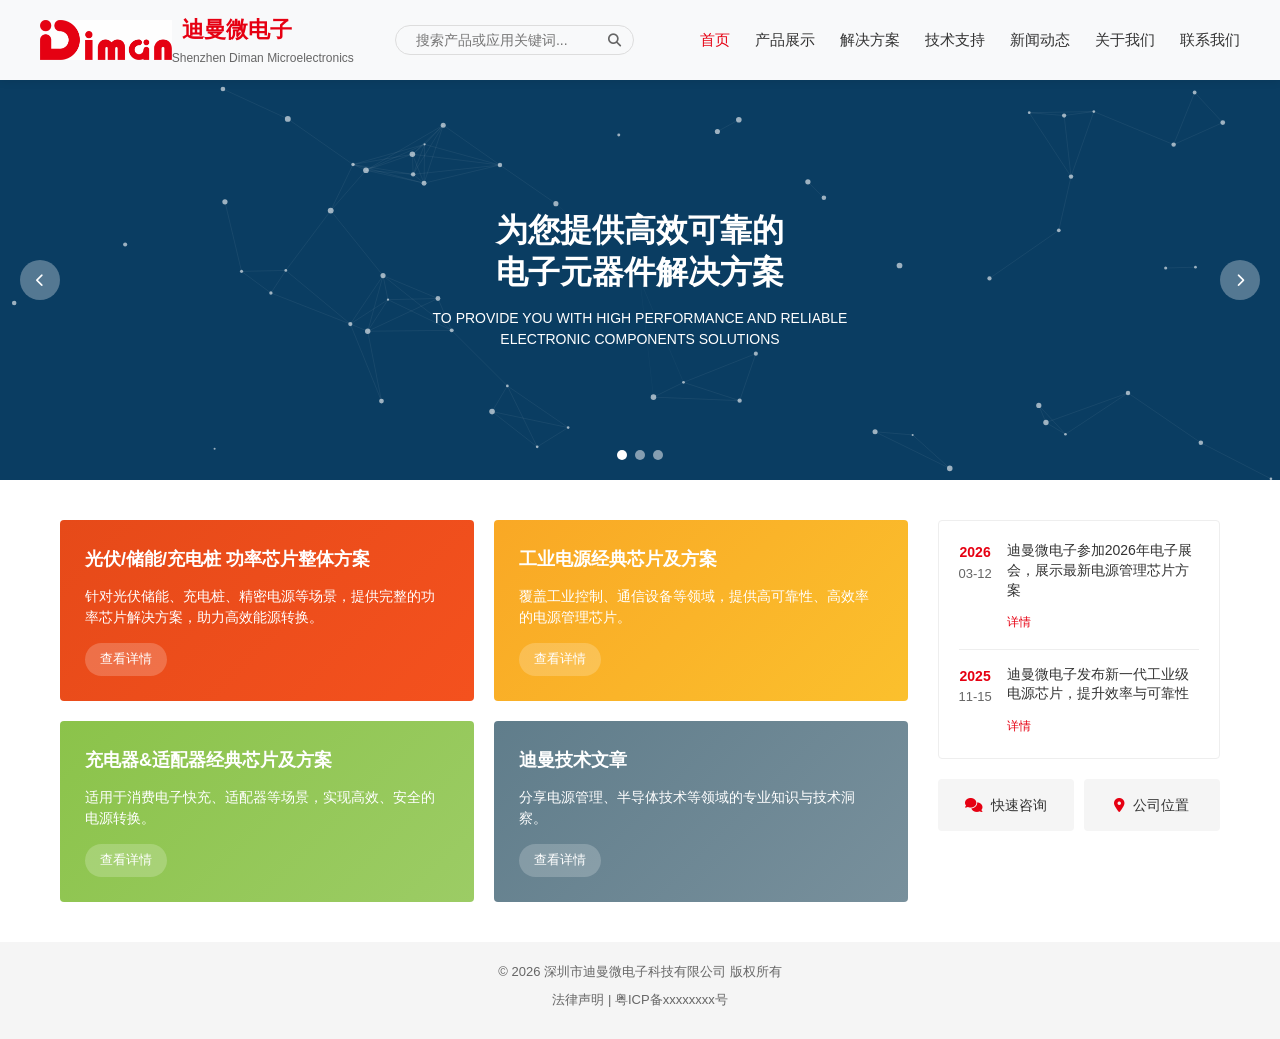
==== index.html @ 3a7a92e3 "summary" ====
<!DOCTYPE html>
<html lang="zh-CN">
<head>
    <meta charset="UTF-8">
    <meta name="viewport" content="width=device-width, initial-scale=1.0">
    <title>深圳市迪曼微电子科技有限公司 - 电子元器件解决方案</title>
    <link rel="stylesheet" href="style.css">
    <link rel="stylesheet" href="https://cdnjs.cloudflare.com/ajax/libs/font-awesome/6.4.0/css/all.min.css">
    <link rel="icon" type="image/x-icon" href="DMW LOGO.png">
</head>
<body>
<header>
    <div class="container header-container">
        <div class="logo">
            <img src="DMW LOGO.png" alt="迪曼微电子 Logo" style="height: 40px;">
            <div>
                <h1>迪曼微电子</h1>
                <span>Shenzhen Diman Microelectronics</span>
            </div>
        </div>
        <div class="search-box">
            <input type="text" placeholder="搜索产品或应用关键词...">
            <button><i class="fas fa-search"></i></button>
        </div>
        <nav>
            <ul>
                <li><a href="index.html" class="active">首页</a></li>
                <li><a href="products.html">产品展示</a></li>
                <li><a href="solutions.html">解决方案</a></li>
                <li><a href="support.html">技术支持</a></li>
                <li><a href="news.html">新闻动态</a></li>
                <li><a href="about.html">关于我们</a></li>
                <li><a href="contact.html">联系我们</a></li>
            </ul>
        </nav>
        <button class="mobile-menu-btn">
            <i class="fas fa-bars"></i>
        </button>
    </div>
</header>

<section class="hero-slider">
    <canvas id="tech-bg" class="tech-canvas"></canvas>
    <div class="slider-container">
        <div class="slide active">
            <div class="slide-content">
                <h2>为您提供高效可靠的<br>电子元器件解决方案</h2>
                <p>TO PROVIDE YOU WITH HIGH PERFORMANCE AND RELIABLE<br>ELECTRONIC COMPONENTS SOLUTIONS</p>
            </div>
        </div>
        <div class="slide">
            <div class="slide-content">
                <h2>家电电源及驱动芯片<br>行业优秀厂商</h2>
                <p>HOME APPLIANCE POWER SUPPLY AND DRIVER IC<br>INDUSTRY EXCELLENT MANUFACTURER</p>
            </div>
        </div>
        <div class="slide">
            <div class="slide-content">
                <h2>更可靠·更高效<br>业内先进的高低压集成半导体技术</h2>
                <p>THE INDUSTRY'S ADVANCED HIGH AND LOW VOLTAGE INTEGRATED SEMICONDUCTOR TECHNOLOGY</p>
            </div>
        </div>
    </div>
    <div class="slider-controls">
        <button class="slider-prev"><i class="fas fa-chevron-left"></i></button>
        <button class="slider-next"><i class="fas fa-chevron-right"></i></button>
    </div>
    <div class="slider-dots"></div>
</section>

<section class="content-grid">
    <div class="container">
        <div class="grid-left">
            <div class="card card-red">
                <h3>光伏/储能/充电桩 功率芯片整体方案</h3>
                <p>针对光伏储能、充电桩、精密电源等场景，提供完整的功率芯片解决方案，助力高效能源转换。</p>
                <a href="#" class="card-btn">查看详情</a>
            </div>
            <div class="card card-orange">
                <h3>工业电源经典芯片及方案</h3>
                <p>覆盖工业控制、通信设备等领域，提供高可靠性、高效率的电源管理芯片。</p>
                <a href="#" class="card-btn">查看详情</a>
            </div>
            <div class="card card-green">
                <h3>充电器&适配器经典芯片及方案</h3>
                <p>适用于消费电子快充、适配器等场景，实现高效、安全的电源转换。</p>
                <a href="#" class="card-btn">查看详情</a>
            </div>
            <div class="card card-blue">
                <h3>迪曼技术文章</h3>
                <p>分享电源管理、半导体技术等领域的专业知识与技术洞察。</p>
                <a href="#" class="card-btn">查看详情</a>
            </div>
        </div>
        <div class="grid-right">
            <div class="news-timeline">
                <div class="news-item">
                    <div class="news-date"><span class="year">2026</span><span class="day">03-12</span></div>
                    <div class="news-content">
                        <p>迪曼微电子参加2026年电子展会，展示最新电源管理芯片方案</p>
                        <a href="#" class="news-detail">详情</a>
                    </div>
                </div>
                <div class="news-item">
                    <div class="news-date"><span class="year">2025</span><span class="day">11-15</span></div>
                    <div class="news-content">
                        <p>迪曼微电子发布新一代工业级电源芯片，提升效率与可靠性</p>
                        <a href="#" class="news-detail">详情</a>
                    </div>
                </div>
            </div>
            <div class="quick-links">
                <a href="contact.html" class="quick-link"><i class="fas fa-comments"></i> 快速咨询</a>
                <a href="contact.html" class="quick-link"><i class="fas fa-map-marker-alt"></i> 公司位置</a>
            </div>
        </div>
    </div>
</section>

<footer>
    <div class="container">
        <p>© 2026 深圳市迪曼微电子科技有限公司 版权所有</p>
        <p>法律声明 | 粤ICP备xxxxxxxx号</p>
    </div>
</footer>

<script src="script.js"></script>
</body>
</html>
---- style.css ----
* {
    margin: 0;
    padding: 0;
    box-sizing: border-box;
}

body {
    font-family: 'Segoe UI', 'Microsoft YaHei', sans-serif;
    line-height: 1.6;
    color: #333;
    background-color: #fff;
}

.container {
    width: 100%;
    max-width: 1200px;
    margin: 0 auto;
    padding: 0 20px;
}

header {
    background: #f8f9fa;
    box-shadow: 0 2px 8px rgba(0,0,0,0.08);
    position: sticky;
    top: 0;
    z-index: 1000;
}

.header-container {
    display: flex;
    justify-content: space-between;
    align-items: center;
    padding: 12px 0;
}

.logo {
    display: flex;
    align-items: center;
}

.logo div h1 {
    font-size: 22px;
    color: #E60012;
    margin-left: 10px;
}

.logo div span {
    font-size: 12px;
    color: #666;
    display: block;
    margin-top: 2px;
}

.search-box {
    display: flex;
    align-items: center;
    border: 1px solid #ddd;
    border-radius: 20px;
    padding: 6px 12px;
    margin: 0 20px;
}

.search-box input {
    border: none;
    outline: none;
    background: transparent;
    padding: 0 8px;
    font-size: 14px;
    width: 200px;
}

.search-box button {
    background: none;
    border: none;
    color: #666;
    cursor: pointer;
}

nav ul {
    display: flex;
    list-style: none;
}

nav ul li {
    margin-left: 25px;
}

nav ul li a {
    text-decoration: none;
    color: #333;
    font-weight: 500;
    font-size: 15px;
    transition: color 0.3s;
}

nav ul li a:hover,
nav ul li a.active {
    color: #E60012;
}

.mobile-menu-btn {
    display: none;
    background: none;
    border: none;
    font-size: 22px;
    cursor: pointer;
    color: #E60012;
}

.hero-slider {
    position: relative;
    height: 400px;
    overflow: hidden;
    background: #0a3d62;
}
.tech-canvas {
    position: absolute;
    top: 0;
    left: 0;
    width: 100%;
    height: 100%;
    z-index: 1;
}
.slider-container {
    height: 100%;
}
.slide {
    position: absolute;
    top: 0;
    left: 0;
    width: 100%;
    height: 100%;
    opacity: 0;
    transition: opacity 0.8s ease;
    display: flex;
    align-items: center;
    justify-content: center;
    z-index: 2;
}
.slide.active {
    opacity: 1;
}
.slide-content {
    text-align: center;
    color: white;
}
.slide-content h2 {
    font-size: 32px;
    margin-bottom: 15px;
    line-height: 1.3;
}
.slide-content p {
    font-size: 14px;
    line-height: 1.5;
}
.slider-controls {
    position: absolute;
    top: 50%;
    width: 100%;
    display: flex;
    justify-content: space-between;
    transform: translateY(-50%);
    padding: 0 20px;
    z-index: 3;
}
.slider-controls button {
    background: rgba(255,255,255,0.3);
    border: none;
    width: 40px;
    height: 40px;
    border-radius: 50%;
    color: white;
    cursor: pointer;
}
.slider-controls button:hover {
    background: rgba(255,255,255,0.5);
}
.slider-dots {
    position: absolute;
    bottom: 20px;
    left: 50%;
    transform: translateX(-50%);
    display: flex;
    gap: 8px;
    z-index: 3;
}
.slider-dots .dot {
    width: 10px;
    height: 10px;
    border-radius: 50%;
    background: rgba(255,255,255,0.5);
    cursor: pointer;
}
.slider-dots .dot.active {
    background: white;
}

.content-grid {
    padding: 40px 0;
}
.content-grid .container {
    display: grid;
    grid-template-columns: 3fr 1fr;
    gap: 30px;
}
.grid-left {
    display: grid;
    grid-template-columns: 1fr 1fr;
    gap: 20px;
}
.card {
    padding: 25px;
    border-radius: 4px;
    color: white;
    transition: transform 0.3s, box-shadow 0.3s;
}
.card:hover {
    transform: translateY(-5px);
    box-shadow: 0 8px 16px rgba(0,0,0,0.15);
}
.card-red {
    background: linear-gradient(135deg, #e64a19, #f4511e);
}
.card-orange {
    background: linear-gradient(135deg, #f9a825, #fbc02d);
}
.card-green {
    background: linear-gradient(135deg, #8bc34a, #9ccc65);
}
.card-blue {
    background: linear-gradient(135deg, #607d8b, #78909c);
}
.card h3 {
    font-size: 18px;
    margin-bottom: 12px;
}
.card p {
    font-size: 14px;
    margin-bottom: 15px;
    line-height: 1.5;
}
.card-btn {
    display: inline-block;
    background: rgba(255,255,255,0.2);
    color: white;
    padding: 6px 15px;
    border-radius: 20px;
    text-decoration: none;
    font-size: 13px;
}
.card-btn:hover {
    background: rgba(255,255,255,0.4);
}

.news-timeline {
    background: white;
    border: 1px solid #eee;
    border-radius: 4px;
    padding: 20px;
    margin-bottom: 20px;
}
.news-item {
    display: flex;
    gap: 15px;
    padding-bottom: 15px;
    margin-bottom: 15px;
    border-bottom: 1px solid #eee;
}
.news-item:last-child {
    padding-bottom: 0;
    margin-bottom: 0;
    border-bottom: none;
}
.news-date {
    text-align: center;
    flex-shrink: 0;
}
.news-date .year {
    display: block;
    font-size: 14px;
    color: #E60012;
    font-weight: bold;
}
.news-date .day {
    display: block;
    font-size: 13px;
    color: #666;
}
.news-content p {
    font-size: 14px;
    margin-bottom: 8px;
    line-height: 1.4;
}
.news-detail {
    font-size: 12px;
    color: #E60012;
    text-decoration: none;
}

.quick-links {
    display: grid;
    grid-template-columns: 1fr 1fr;
    gap: 10px;
}
.quick-link {
    display: flex;
    align-items: center;
    justify-content: center;
    padding: 15px;
    background: #f5f5f5;
    border-radius: 4px;
    text-decoration: none;
    color: #333;
    font-size: 14px;
}
.quick-link:hover {
    background: #e0e0e0;
}
.quick-link i {
    margin-right: 8px;
    color: #E60012;
}

footer {
    background: #f5f5f5;
    padding: 20px 0;
    text-align: center;
    font-size: 13px;
    color: #666;
}
footer p {
    margin-bottom: 8px;
}

@media (max-width: 992px) {
    .search-box { display: none; }
    nav { display: none; }
    .mobile-menu-btn { display: block; }
    .content-grid .container { grid-template-columns: 1fr; }
    .grid-left { grid-template-columns: 1fr; }
}
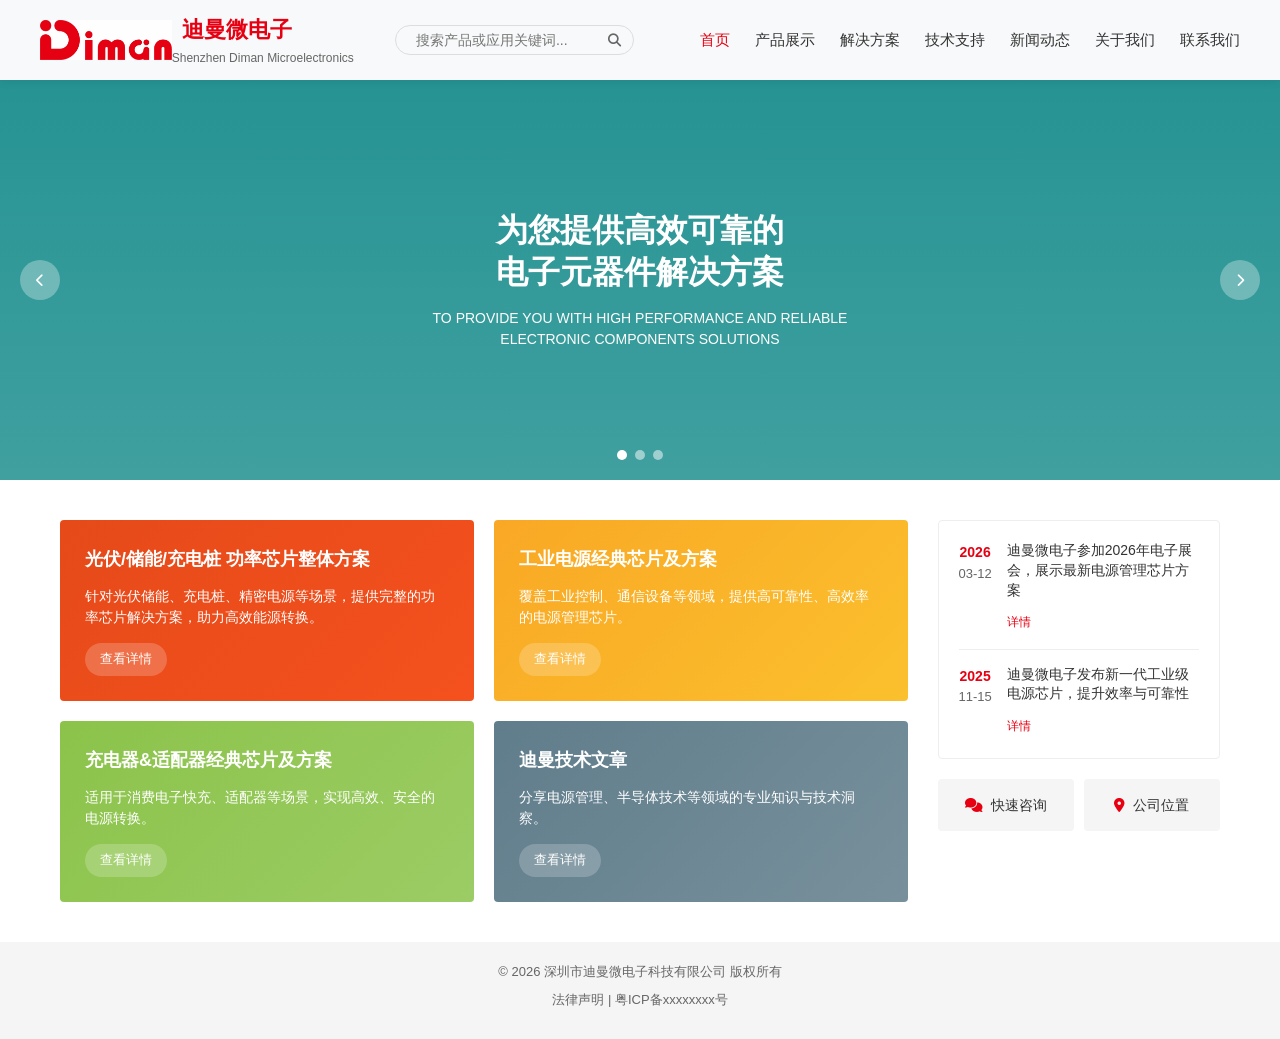
==== commit dd81b1cf: "summary" ====
--- a/index.html
+++ b/index.html
@@ -9,121 +9,127 @@
     <link rel="icon" type="image/x-icon" href="DMW LOGO.png">
 </head>
 <body>
-<header>
-    <div class="container header-container">
-        <div class="logo">
-            <img src="DMW LOGO.png" alt="迪曼微电子 Logo" style="height: 40px;">
-            <div>
-                <h1>迪曼微电子</h1>
-                <span>Shenzhen Diman Microelectronics</span>
+    <!-- 顶部导航（保留你喜欢的样式） -->
+    <header>
+        <div class="container header-container">
+            <div class="logo">
+                <img src="DMW LOGO.png" alt="迪曼微电子 Logo" style="height: 40px;">
+                <div>
+                    <h1>迪曼微电子</h1>
+                    <span>Shenzhen Diman Microelectronics</span>
+                </div>
+            </div>
+            <div class="search-box">
+                <input type="text" placeholder="搜索产品或应用关键词...">
+                <button><i class="fas fa-search"></i></button>
+            </div>
+            <nav>
+                <ul>
+                    <li><a href="index.html" class="active">首页</a></li>
+                    <li><a href="products.html">产品展示</a></li>
+                    <li><a href="solutions.html">解决方案</a></li>
+                    <li><a href="support.html">技术支持</a></li>
+                    <li><a href="news.html">新闻动态</a></li>
+                    <li><a href="about.html">关于我们</a></li>
+                    <li><a href="contact.html">联系我们</a></li>
+                </ul>
+            </nav>
+            <button class="mobile-menu-btn">
+                <i class="fas fa-bars"></i>
+            </button>
+        </div>
+    </header>
+
+    <!-- 全屏轮播 Banner（保留原渐变背景 + 新增动态画布） -->
+    <section class="hero-slider">
+        <!-- 动态画布：叠加在背景上，不影响原有渐变 -->
+        <canvas id="tech-bg" class="tech-canvas"></canvas>
+        
+        <div class="slider-container">
+            <div class="slide active" style="background: linear-gradient(rgba(0, 128, 128, 0.85), rgba(0, 128, 128, 0.75)), url('https://images.unsplash.com/photo-1558494949-ef010cbdcc31?ixlib=rb-4.0.3&auto=format&fit=crop&w=1470&q=80') center/cover no-repeat;">
+                <div class="slide-content">
+                    <h2>为您提供高效可靠的<br>电子元器件解决方案</h2>
+                    <p>TO PROVIDE YOU WITH HIGH PERFORMANCE AND RELIABLE<br>ELECTRONIC COMPONENTS SOLUTIONS</p>
+                </div>
+            </div>
+            <div class="slide" style="background: linear-gradient(rgba(0, 102, 204, 0.85), rgba(0, 102, 204, 0.75)), url('https://images.unsplash.com/photo-1581291518633-83b4ebd1d83e?ixlib=rb-4.0.3&auto=format&fit=crop&w=1170&q=80') center/cover no-repeat;">
+                <div class="slide-content">
+                    <h2>家电电源及驱动芯片<br>行业优秀厂商</h2>
+                    <p>HOME APPLIANCE POWER SUPPLY AND DRIVER IC<br>INDUSTRY EXCELLENT MANUFACTURER</p>
+                </div>
+            </div>
+            <div class="slide" style="background: linear-gradient(rgba(153, 204, 0, 0.85), rgba(153, 204, 0, 0.75)), url('https://images.unsplash.com/photo-1620712943543-bcc4688e7485?ixlib=rb-4.0.3&auto=format&fit=crop&w=1170&q=80') center/cover no-repeat;">
+                <div class="slide-content">
+                    <h2>更可靠·更高效<br>业内先进的高低压集成半导体技术</h2>
+                    <p>THE INDUSTRY'S ADVANCED HIGH AND LOW VOLTAGE INTEGRATED SEMICONDUCTOR TECHNOLOGY</p>
+                </div>
             </div>
         </div>
-        <div class="search-box">
-            <input type="text" placeholder="搜索产品或应用关键词...">
-            <button><i class="fas fa-search"></i></button>
+        <div class="slider-controls">
+            <button class="slider-prev"><i class="fas fa-chevron-left"></i></button>
+            <button class="slider-next"><i class="fas fa-chevron-right"></i></button>
         </div>
-        <nav>
-            <ul>
-                <li><a href="index.html" class="active">首页</a></li>
-                <li><a href="products.html">产品展示</a></li>
-                <li><a href="solutions.html">解决方案</a></li>
-                <li><a href="support.html">技术支持</a></li>
-                <li><a href="news.html">新闻动态</a></li>
-                <li><a href="about.html">关于我们</a></li>
-                <li><a href="contact.html">联系我们</a></li>
-            </ul>
-        </nav>
-        <button class="mobile-menu-btn">
-            <i class="fas fa-bars"></i>
-        </button>
-    </div>
-</header>
+        <div class="slider-dots"></div>
+    </section>
 
-<section class="hero-slider">
-    <canvas id="tech-bg" class="tech-canvas"></canvas>
-    <div class="slider-container">
-        <div class="slide active">
-            <div class="slide-content">
-                <h2>为您提供高效可靠的<br>电子元器件解决方案</h2>
-                <p>TO PROVIDE YOU WITH HIGH PERFORMANCE AND RELIABLE<br>ELECTRONIC COMPONENTS SOLUTIONS</p>
+    <!-- 内容区块（保留你喜欢的多色卡片） -->
+    <section class="content-grid">
+        <div class="container">
+            <div class="grid-left">
+                <div class="card card-red">
+                    <h3>光伏/储能/充电桩 功率芯片整体方案</h3>
+                    <p>针对光伏储能、充电桩、精密电源等场景，提供完整的功率芯片解决方案，助力高效能源转换。</p>
+                    <a href="#" class="card-btn">查看详情</a>
+                </div>
+                <div class="card card-orange">
+                    <h3>工业电源经典芯片及方案</h3>
+                    <p>覆盖工业控制、通信设备等领域，提供高可靠性、高效率的电源管理芯片。</p>
+                    <a href="#" class="card-btn">查看详情</a>
+                </div>
+                <div class="card card-green">
+                    <h3>充电器&适配器经典芯片及方案</h3>
+                    <p>适用于消费电子快充、适配器等场景，实现高效、安全的电源转换。</p>
+                    <a href="#" class="card-btn">查看详情</a>
+                </div>
+                <div class="card card-blue">
+                    <h3>迪曼技术文章</h3>
+                    <p>分享电源管理、半导体技术等领域的专业知识与技术洞察。</p>
+                    <a href="#" class="card-btn">查看详情</a>
+                </div>
+            </div>
+            <div class="grid-right">
+                <div class="news-timeline">
+                    <div class="news-item">
+                        <div class="news-date"><span class="year">2026</span><span class="day">03-12</span></div>
+                        <div class="news-content">
+                            <p>迪曼微电子参加2026年电子展会，展示最新电源管理芯片方案</p>
+                            <a href="#" class="news-detail">详情</a>
+                        </div>
+                    </div>
+                    <div class="news-item">
+                        <div class="news-date"><span class="year">2025</span><span class="day">11-15</span></div>
+                        <div class="news-content">
+                            <p>迪曼微电子发布新一代工业级电源芯片，提升效率与可靠性</p>
+                            <a href="#" class="news-detail">详情</a>
+                        </div>
+                    </div>
+                </div>
+                <div class="quick-links">
+                    <a href="contact.html" class="quick-link"><i class="fas fa-comments"></i> 快速咨询</a>
+                    <a href="contact.html" class="quick-link"><i class="fas fa-map-marker-alt"></i> 公司位置</a>
+                </div>
             </div>
         </div>
-        <div class="slide">
-            <div class="slide-content">
-                <h2>家电电源及驱动芯片<br>行业优秀厂商</h2>
-                <p>HOME APPLIANCE POWER SUPPLY AND DRIVER IC<br>INDUSTRY EXCELLENT MANUFACTURER</p>
-            </div>
+    </section>
+
+    <!-- 页脚（保留原样式） -->
+    <footer>
+        <div class="container">
+            <p>© 2026 深圳市迪曼微电子科技有限公司 版权所有</p>
+            <p>法律声明 | 粤ICP备xxxxxxxx号</p>
         </div>
-        <div class="slide">
-            <div class="slide-content">
-                <h2>更可靠·更高效<br>业内先进的高低压集成半导体技术</h2>
-                <p>THE INDUSTRY'S ADVANCED HIGH AND LOW VOLTAGE INTEGRATED SEMICONDUCTOR TECHNOLOGY</p>
-            </div>
-        </div>
-    </div>
-    <div class="slider-controls">
-        <button class="slider-prev"><i class="fas fa-chevron-left"></i></button>
-        <button class="slider-next"><i class="fas fa-chevron-right"></i></button>
-    </div>
-    <div class="slider-dots"></div>
-</section>
+    </footer>
 
-<section class="content-grid">
-    <div class="container">
-        <div class="grid-left">
-            <div class="card card-red">
-                <h3>光伏/储能/充电桩 功率芯片整体方案</h3>
-                <p>针对光伏储能、充电桩、精密电源等场景，提供完整的功率芯片解决方案，助力高效能源转换。</p>
-                <a href="#" class="card-btn">查看详情</a>
-            </div>
-            <div class="card card-orange">
-                <h3>工业电源经典芯片及方案</h3>
-                <p>覆盖工业控制、通信设备等领域，提供高可靠性、高效率的电源管理芯片。</p>
-                <a href="#" class="card-btn">查看详情</a>
-            </div>
-            <div class="card card-green">
-                <h3>充电器&适配器经典芯片及方案</h3>
-                <p>适用于消费电子快充、适配器等场景，实现高效、安全的电源转换。</p>
-                <a href="#" class="card-btn">查看详情</a>
-            </div>
-            <div class="card card-blue">
-                <h3>迪曼技术文章</h3>
-                <p>分享电源管理、半导体技术等领域的专业知识与技术洞察。</p>
-                <a href="#" class="card-btn">查看详情</a>
-            </div>
-        </div>
-        <div class="grid-right">
-            <div class="news-timeline">
-                <div class="news-item">
-                    <div class="news-date"><span class="year">2026</span><span class="day">03-12</span></div>
-                    <div class="news-content">
-                        <p>迪曼微电子参加2026年电子展会，展示最新电源管理芯片方案</p>
-                        <a href="#" class="news-detail">详情</a>
-                    </div>
-                </div>
-                <div class="news-item">
-                    <div class="news-date"><span class="year">2025</span><span class="day">11-15</span></div>
-                    <div class="news-content">
-                        <p>迪曼微电子发布新一代工业级电源芯片，提升效率与可靠性</p>
-                        <a href="#" class="news-detail">详情</a>
-                    </div>
-                </div>
-            </div>
-            <div class="quick-links">
-                <a href="contact.html" class="quick-link"><i class="fas fa-comments"></i> 快速咨询</a>
-                <a href="contact.html" class="quick-link"><i class="fas fa-map-marker-alt"></i> 公司位置</a>
-            </div>
-        </div>
-    </div>
-</section>
-
-<footer>
-    <div class="container">
-        <p>© 2026 深圳市迪曼微电子科技有限公司 版权所有</p>
-        <p>法律声明 | 粤ICP备xxxxxxxx号</p>
-    </div>
-</footer>
-
-<script src="script.js"></script>
+    <script src="script.js"></script>
 </body>
 </html>
--- a/style.css
+++ b/style.css
@@ -18,6 +18,7 @@
     padding: 0 20px;
 }
 
+/* 顶部导航（完全保留你喜欢的样式） */
 header {
     background: #f8f9fa;
     box-shadow: 0 2px 8px rgba(0,0,0,0.08);
@@ -107,12 +108,13 @@
     color: #E60012;
 }
 
+/* 轮播 Banner（保留原样式 + 新增画布样式） */
 .hero-slider {
     position: relative;
     height: 400px;
     overflow: hidden;
-    background: #0a3d62;
-}
+}
+/* 动态画布：叠加在背景上，半透明不遮挡原有渐变 */
 .tech-canvas {
     position: absolute;
     top: 0;
@@ -120,10 +122,13 @@
     width: 100%;
     height: 100%;
     z-index: 1;
-}
+    opacity: 0.7; /* 半透明，不影响原有渐变背景 */
+}
+
 .slider-container {
     height: 100%;
 }
+
 .slide {
     position: absolute;
     top: 0;
@@ -135,24 +140,30 @@
     display: flex;
     align-items: center;
     justify-content: center;
-    z-index: 2;
-}
+    z-index: 2; /* 文字在画布之上 */
+}
+
 .slide.active {
     opacity: 1;
 }
+
 .slide-content {
     text-align: center;
     color: white;
-}
+    z-index: 3; /* 确保文字最上层 */
+}
+
 .slide-content h2 {
     font-size: 32px;
     margin-bottom: 15px;
     line-height: 1.3;
 }
+
 .slide-content p {
     font-size: 14px;
     line-height: 1.5;
 }
+
 .slider-controls {
     position: absolute;
     top: 50%;
@@ -163,6 +174,7 @@
     padding: 0 20px;
     z-index: 3;
 }
+
 .slider-controls button {
     background: rgba(255,255,255,0.3);
     border: none;
@@ -171,10 +183,13 @@
     border-radius: 50%;
     color: white;
     cursor: pointer;
-}
+    transition: background 0.3s;
+}
+
 .slider-controls button:hover {
     background: rgba(255,255,255,0.5);
 }
+
 .slider-dots {
     position: absolute;
     bottom: 20px;
@@ -184,61 +199,76 @@
     gap: 8px;
     z-index: 3;
 }
+
 .slider-dots .dot {
     width: 10px;
     height: 10px;
     border-radius: 50%;
     background: rgba(255,255,255,0.5);
     cursor: pointer;
-}
+    transition: background 0.3s;
+}
+
 .slider-dots .dot.active {
     background: white;
 }
 
+/* 内容网格（完全保留你喜欢的样式） */
 .content-grid {
     padding: 40px 0;
 }
+
 .content-grid .container {
     display: grid;
     grid-template-columns: 3fr 1fr;
     gap: 30px;
 }
+
 .grid-left {
     display: grid;
     grid-template-columns: 1fr 1fr;
     gap: 20px;
 }
+
 .card {
     padding: 25px;
     border-radius: 4px;
     color: white;
     transition: transform 0.3s, box-shadow 0.3s;
 }
+
 .card:hover {
     transform: translateY(-5px);
     box-shadow: 0 8px 16px rgba(0,0,0,0.15);
 }
+
 .card-red {
     background: linear-gradient(135deg, #e64a19, #f4511e);
 }
+
 .card-orange {
     background: linear-gradient(135deg, #f9a825, #fbc02d);
 }
+
 .card-green {
     background: linear-gradient(135deg, #8bc34a, #9ccc65);
 }
+
 .card-blue {
     background: linear-gradient(135deg, #607d8b, #78909c);
 }
+
 .card h3 {
     font-size: 18px;
     margin-bottom: 12px;
 }
+
 .card p {
     font-size: 14px;
     margin-bottom: 15px;
     line-height: 1.5;
 }
+
 .card-btn {
     display: inline-block;
     background: rgba(255,255,255,0.2);
@@ -247,11 +277,14 @@
     border-radius: 20px;
     text-decoration: none;
     font-size: 13px;
-}
+    transition: background 0.3s;
+}
+
 .card-btn:hover {
     background: rgba(255,255,255,0.4);
 }
 
+/* 新闻时间轴（完全保留） */
 .news-timeline {
     background: white;
     border: 1px solid #eee;
@@ -259,6 +292,7 @@
     padding: 20px;
     margin-bottom: 20px;
 }
+
 .news-item {
     display: flex;
     gap: 15px;
@@ -266,42 +300,50 @@
     margin-bottom: 15px;
     border-bottom: 1px solid #eee;
 }
+
 .news-item:last-child {
     padding-bottom: 0;
     margin-bottom: 0;
     border-bottom: none;
 }
+
 .news-date {
     text-align: center;
     flex-shrink: 0;
 }
+
 .news-date .year {
     display: block;
     font-size: 14px;
     color: #E60012;
     font-weight: bold;
 }
+
 .news-date .day {
     display: block;
     font-size: 13px;
     color: #666;
 }
+
 .news-content p {
     font-size: 14px;
     margin-bottom: 8px;
     line-height: 1.4;
 }
+
 .news-detail {
     font-size: 12px;
     color: #E60012;
     text-decoration: none;
 }
 
+/* 快捷入口（完全保留） */
 .quick-links {
     display: grid;
     grid-template-columns: 1fr 1fr;
     gap: 10px;
 }
+
 .quick-link {
     display: flex;
     align-items: center;
@@ -312,15 +354,19 @@
     text-decoration: none;
     color: #333;
     font-size: 14px;
-}
+    transition: background 0.3s;
+}
+
 .quick-link:hover {
     background: #e0e0e0;
 }
+
 .quick-link i {
     margin-right: 8px;
     color: #E60012;
 }
 
+/* 页脚（完全保留） */
 footer {
     background: #f5f5f5;
     padding: 20px 0;
@@ -328,14 +374,39 @@
     font-size: 13px;
     color: #666;
 }
+
 footer p {
     margin-bottom: 8px;
 }
 
+/* 响应式（完全保留） */
 @media (max-width: 992px) {
-    .search-box { display: none; }
-    nav { display: none; }
-    .mobile-menu-btn { display: block; }
-    .content-grid .container { grid-template-columns: 1fr; }
-    .grid-left { grid-template-columns: 1fr; }
+    .search-box {
+        display: none;
+    }
+    nav {
+        display: none;
+        position: absolute;
+        top: 60px;
+        left: 0;
+        width: 100%;
+        background: #f8f9fa;
+        padding: 15px;
+        box-shadow: 0 4px 8px rgba(0,0,0,0.1);
+    }
+    nav ul {
+        flex-direction: column;
+    }
+    nav ul li {
+        margin: 8px 0;
+    }
+    .mobile-menu-btn {
+        display: block;
+    }
+    .content-grid .container {
+        grid-template-columns: 1fr;
+    }
+    .grid-left {
+        grid-template-columns: 1fr;
+    }
 }
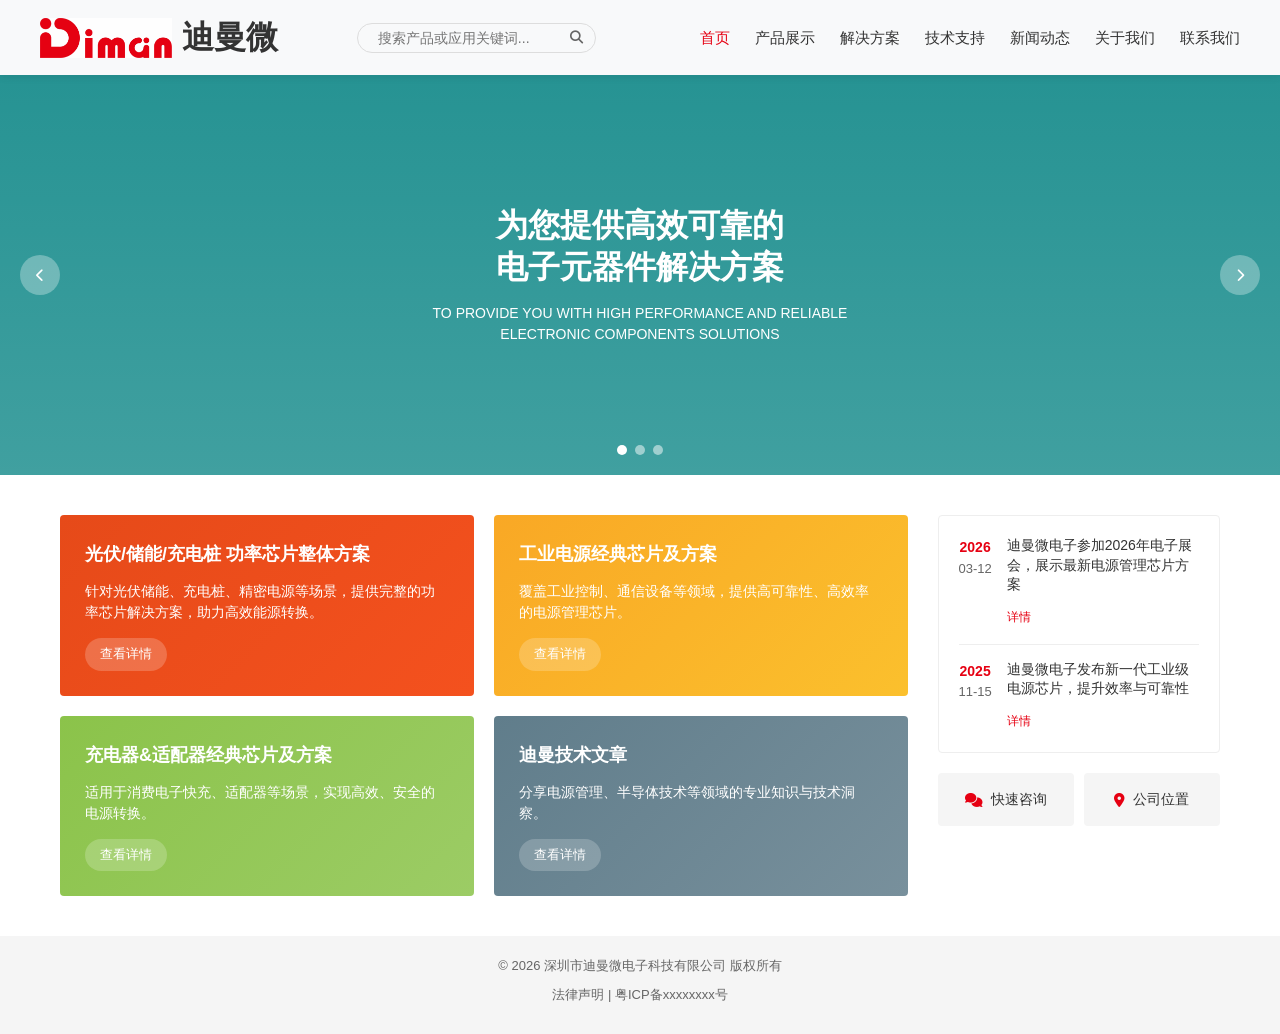
==== commit ed2f4053: "summary" ====
--- a/index.html
+++ b/index.html
@@ -13,10 +13,9 @@
     <header>
         <div class="container header-container">
             <div class="logo">
-                <img src="DMW LOGO.png" alt="迪曼微电子 Logo" style="height: 40px;">
+                <img src="DMW LOGO.png" alt="迪曼微 Logo" style="height: 40px;">
                 <div>
-                    <h1>迪曼微电子</h1>
-                    <span>Shenzhen Diman Microelectronics</span>
+                    <h1>迪曼微</h1>
                 </div>
             </div>
             <div class="search-box">
--- a/style.css
+++ b/style.css
@@ -37,19 +37,15 @@
 .logo {
     display: flex;
     align-items: center;
-}
-
-.logo div h1 {
-    font-size: 22px;
-    color: #E60012;
-    margin-left: 10px;
-}
-
-.logo div span {
-    font-size: 12px;
-    color: #666;
-    display: block;
-    margin-top: 2px;
+    gap: 10px; /* 控制 Logo 和文字的间距 */
+}
+
+.logo-text h1 {
+    font-size: 22px; /* 和左侧 Diman 里的 D 字号保持一致 */
+    color: #E60012; /* 保持品牌红 */
+    font-weight: bold;
+    line-height: 1; /* 让文字垂直居中对齐 */
+    margin: 0;
 }
 
 .search-box {
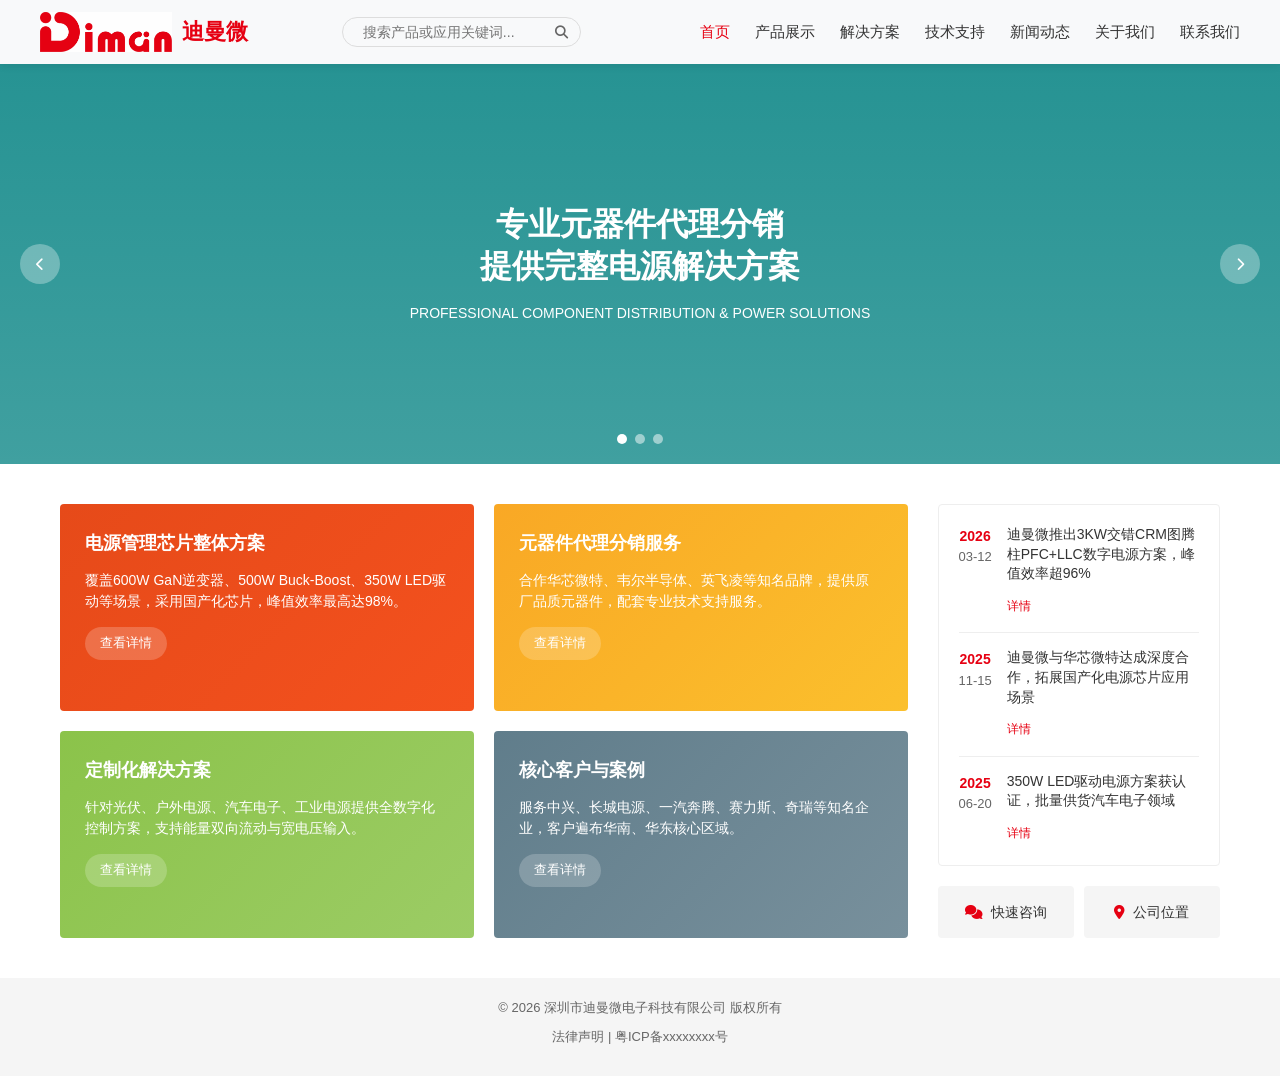
==== commit e3bafab4: "summary" ====
--- a/index.html
+++ b/index.html
@@ -9,12 +9,12 @@
     <link rel="icon" type="image/x-icon" href="DMW LOGO.png">
 </head>
 <body>
-    <!-- 顶部导航（保留你喜欢的样式） -->
+    <!-- 顶部导航 -->
     <header>
         <div class="container header-container">
             <div class="logo">
                 <img src="DMW LOGO.png" alt="迪曼微 Logo" style="height: 40px;">
-                <div>
+                <div class="logo-text">
                     <h1>迪曼微</h1>
                 </div>
             </div>
@@ -39,28 +39,26 @@
         </div>
     </header>
 
-    <!-- 全屏轮播 Banner（保留原渐变背景 + 新增动态画布） -->
+    <!-- 轮播 Banner + 动态背景 -->
     <section class="hero-slider">
-        <!-- 动态画布：叠加在背景上，不影响原有渐变 -->
         <canvas id="tech-bg" class="tech-canvas"></canvas>
-        
         <div class="slider-container">
             <div class="slide active" style="background: linear-gradient(rgba(0, 128, 128, 0.85), rgba(0, 128, 128, 0.75)), url('https://images.unsplash.com/photo-1558494949-ef010cbdcc31?ixlib=rb-4.0.3&auto=format&fit=crop&w=1470&q=80') center/cover no-repeat;">
                 <div class="slide-content">
-                    <h2>为您提供高效可靠的<br>电子元器件解决方案</h2>
-                    <p>TO PROVIDE YOU WITH HIGH PERFORMANCE AND RELIABLE<br>ELECTRONIC COMPONENTS SOLUTIONS</p>
+                    <h2>专业元器件代理分销<br>提供完整电源解决方案</h2>
+                    <p>PROFESSIONAL COMPONENT DISTRIBUTION & POWER SOLUTIONS</p>
                 </div>
             </div>
             <div class="slide" style="background: linear-gradient(rgba(0, 102, 204, 0.85), rgba(0, 102, 204, 0.75)), url('https://images.unsplash.com/photo-1581291518633-83b4ebd1d83e?ixlib=rb-4.0.3&auto=format&fit=crop&w=1170&q=80') center/cover no-repeat;">
                 <div class="slide-content">
-                    <h2>家电电源及驱动芯片<br>行业优秀厂商</h2>
-                    <p>HOME APPLIANCE POWER SUPPLY AND DRIVER IC<br>INDUSTRY EXCELLENT MANUFACTURER</p>
+                    <h2>国产化芯片方案<br>覆盖多领域高端电源应用</h2>
+                    <p>DOMESTIC CHIP SOLUTIONS FOR HIGH-END POWER APPLICATIONS</p>
                 </div>
             </div>
             <div class="slide" style="background: linear-gradient(rgba(153, 204, 0, 0.85), rgba(153, 204, 0, 0.75)), url('https://images.unsplash.com/photo-1620712943543-bcc4688e7485?ixlib=rb-4.0.3&auto=format&fit=crop&w=1170&q=80') center/cover no-repeat;">
                 <div class="slide-content">
-                    <h2>更可靠·更高效<br>业内先进的高低压集成半导体技术</h2>
-                    <p>THE INDUSTRY'S ADVANCED HIGH AND LOW VOLTAGE INTEGRATED SEMICONDUCTOR TECHNOLOGY</p>
+                    <h2>诚信·团队·专业·创新<br>服务知名企业客户</h2>
+                    <p>INTEGRITY · TEAM · PROFESSIONALISM · INNOVATION</p>
                 </div>
             </div>
         </div>
@@ -71,29 +69,29 @@
         <div class="slider-dots"></div>
     </section>
 
-    <!-- 内容区块（保留你喜欢的多色卡片） -->
+    <!-- 内容区块 -->
     <section class="content-grid">
         <div class="container">
             <div class="grid-left">
                 <div class="card card-red">
-                    <h3>光伏/储能/充电桩 功率芯片整体方案</h3>
-                    <p>针对光伏储能、充电桩、精密电源等场景，提供完整的功率芯片解决方案，助力高效能源转换。</p>
-                    <a href="#" class="card-btn">查看详情</a>
+                    <h3>电源管理芯片整体方案</h3>
+                    <p>覆盖600W GaN逆变器、500W Buck-Boost、350W LED驱动等场景，采用国产化芯片，峰值效率最高达98%。</p>
+                    <a href="products.html" class="card-btn">查看详情</a>
                 </div>
                 <div class="card card-orange">
-                    <h3>工业电源经典芯片及方案</h3>
-                    <p>覆盖工业控制、通信设备等领域，提供高可靠性、高效率的电源管理芯片。</p>
-                    <a href="#" class="card-btn">查看详情</a>
+                    <h3>元器件代理分销服务</h3>
+                    <p>合作华芯微特、韦尔半导体、英飞凌等知名品牌，提供原厂品质元器件，配套专业技术支持服务。</p>
+                    <a href="products.html" class="card-btn">查看详情</a>
                 </div>
                 <div class="card card-green">
-                    <h3>充电器&适配器经典芯片及方案</h3>
-                    <p>适用于消费电子快充、适配器等场景，实现高效、安全的电源转换。</p>
-                    <a href="#" class="card-btn">查看详情</a>
+                    <h3>定制化解决方案</h3>
+                    <p>针对光伏、户外电源、汽车电子、工业电源提供全数字化控制方案，支持能量双向流动与宽电压输入。</p>
+                    <a href="solutions.html" class="card-btn">查看详情</a>
                 </div>
                 <div class="card card-blue">
-                    <h3>迪曼技术文章</h3>
-                    <p>分享电源管理、半导体技术等领域的专业知识与技术洞察。</p>
-                    <a href="#" class="card-btn">查看详情</a>
+                    <h3>核心客户与案例</h3>
+                    <p>服务中兴、长城电源、一汽奔腾、赛力斯、奇瑞等知名企业，客户遍布华南、华东核心区域。</p>
+                    <a href="about.html" class="card-btn">查看详情</a>
                 </div>
             </div>
             <div class="grid-right">
@@ -101,14 +99,21 @@
                     <div class="news-item">
                         <div class="news-date"><span class="year">2026</span><span class="day">03-12</span></div>
                         <div class="news-content">
-                            <p>迪曼微电子参加2026年电子展会，展示最新电源管理芯片方案</p>
+                            <p>迪曼微推出3KW交错CRM图腾柱PFC+LLC数字电源方案，峰值效率超96%</p>
                             <a href="#" class="news-detail">详情</a>
                         </div>
                     </div>
                     <div class="news-item">
                         <div class="news-date"><span class="year">2025</span><span class="day">11-15</span></div>
                         <div class="news-content">
-                            <p>迪曼微电子发布新一代工业级电源芯片，提升效率与可靠性</p>
+                            <p>迪曼微与华芯微特达成深度合作，拓展国产化电源芯片应用场景</p>
+                            <a href="#" class="news-detail">详情</a>
+                        </div>
+                    </div>
+                    <div class="news-item">
+                        <div class="news-date"><span class="year">2025</span><span class="day">06-20</span></div>
+                        <div class="news-content">
+                            <p>350W LED驱动电源方案获认证，批量供货汽车电子领域</p>
                             <a href="#" class="news-detail">详情</a>
                         </div>
                     </div>
@@ -121,7 +126,7 @@
         </div>
     </section>
 
-    <!-- 页脚（保留原样式） -->
+    <!-- 页脚 -->
     <footer>
         <div class="container">
             <p>© 2026 深圳市迪曼微电子科技有限公司 版权所有</p>
--- a/style.css
+++ b/style.css
@@ -18,7 +18,7 @@
     padding: 0 20px;
 }
 
-/* 顶部导航（完全保留你喜欢的样式） */
+/* 顶部导航 */
 header {
     background: #f8f9fa;
     box-shadow: 0 2px 8px rgba(0,0,0,0.08);
@@ -37,14 +37,14 @@
 .logo {
     display: flex;
     align-items: center;
-    gap: 10px; /* 控制 Logo 和文字的间距 */
+    gap: 10px;
 }
 
 .logo-text h1 {
-    font-size: 22px; /* 和左侧 Diman 里的 D 字号保持一致 */
-    color: #E60012; /* 保持品牌红 */
+    font-size: 22px;
+    color: #E60012;
     font-weight: bold;
-    line-height: 1; /* 让文字垂直居中对齐 */
+    line-height: 1;
     margin: 0;
 }
 
@@ -104,13 +104,12 @@
     color: #E60012;
 }
 
-/* 轮播 Banner（保留原样式 + 新增画布样式） */
+/* 轮播 Banner + 动态背景 */
 .hero-slider {
     position: relative;
     height: 400px;
     overflow: hidden;
 }
-/* 动态画布：叠加在背景上，半透明不遮挡原有渐变 */
 .tech-canvas {
     position: absolute;
     top: 0;
@@ -118,13 +117,11 @@
     width: 100%;
     height: 100%;
     z-index: 1;
-    opacity: 0.7; /* 半透明，不影响原有渐变背景 */
-}
-
+    opacity: 0.7;
+}
 .slider-container {
     height: 100%;
 }
-
 .slide {
     position: absolute;
     top: 0;
@@ -136,30 +133,25 @@
     display: flex;
     align-items: center;
     justify-content: center;
-    z-index: 2; /* 文字在画布之上 */
-}
-
+    z-index: 2;
+}
 .slide.active {
     opacity: 1;
 }
-
 .slide-content {
     text-align: center;
     color: white;
-    z-index: 3; /* 确保文字最上层 */
-}
-
+    z-index: 3;
+}
 .slide-content h2 {
     font-size: 32px;
     margin-bottom: 15px;
     line-height: 1.3;
 }
-
 .slide-content p {
     font-size: 14px;
     line-height: 1.5;
 }
-
 .slider-controls {
     position: absolute;
     top: 50%;
@@ -170,7 +162,6 @@
     padding: 0 20px;
     z-index: 3;
 }
-
 .slider-controls button {
     background: rgba(255,255,255,0.3);
     border: none;
@@ -181,11 +172,9 @@
     cursor: pointer;
     transition: background 0.3s;
 }
-
 .slider-controls button:hover {
     background: rgba(255,255,255,0.5);
 }
-
 .slider-dots {
     position: absolute;
     bottom: 20px;
@@ -195,7 +184,6 @@
     gap: 8px;
     z-index: 3;
 }
-
 .slider-dots .dot {
     width: 10px;
     height: 10px;
@@ -204,67 +192,55 @@
     cursor: pointer;
     transition: background 0.3s;
 }
-
 .slider-dots .dot.active {
     background: white;
 }
 
-/* 内容网格（完全保留你喜欢的样式） */
+/* 内容网格 */
 .content-grid {
     padding: 40px 0;
 }
-
 .content-grid .container {
     display: grid;
     grid-template-columns: 3fr 1fr;
     gap: 30px;
 }
-
 .grid-left {
     display: grid;
     grid-template-columns: 1fr 1fr;
     gap: 20px;
 }
-
 .card {
     padding: 25px;
     border-radius: 4px;
     color: white;
     transition: transform 0.3s, box-shadow 0.3s;
 }
-
 .card:hover {
     transform: translateY(-5px);
     box-shadow: 0 8px 16px rgba(0,0,0,0.15);
 }
-
 .card-red {
     background: linear-gradient(135deg, #e64a19, #f4511e);
 }
-
 .card-orange {
     background: linear-gradient(135deg, #f9a825, #fbc02d);
 }
-
 .card-green {
     background: linear-gradient(135deg, #8bc34a, #9ccc65);
 }
-
 .card-blue {
     background: linear-gradient(135deg, #607d8b, #78909c);
 }
-
 .card h3 {
     font-size: 18px;
     margin-bottom: 12px;
 }
-
 .card p {
     font-size: 14px;
     margin-bottom: 15px;
     line-height: 1.5;
 }
-
 .card-btn {
     display: inline-block;
     background: rgba(255,255,255,0.2);
@@ -275,12 +251,11 @@
     font-size: 13px;
     transition: background 0.3s;
 }
-
 .card-btn:hover {
     background: rgba(255,255,255,0.4);
 }
 
-/* 新闻时间轴（完全保留） */
+/* 新闻时间轴 */
 .news-timeline {
     background: white;
     border: 1px solid #eee;
@@ -288,7 +263,6 @@
     padding: 20px;
     margin-bottom: 20px;
 }
-
 .news-item {
     display: flex;
     gap: 15px;
@@ -296,50 +270,43 @@
     margin-bottom: 15px;
     border-bottom: 1px solid #eee;
 }
-
 .news-item:last-child {
     padding-bottom: 0;
     margin-bottom: 0;
     border-bottom: none;
 }
-
 .news-date {
     text-align: center;
     flex-shrink: 0;
 }
-
 .news-date .year {
     display: block;
     font-size: 14px;
     color: #E60012;
     font-weight: bold;
 }
-
 .news-date .day {
     display: block;
     font-size: 13px;
     color: #666;
 }
-
 .news-content p {
     font-size: 14px;
     margin-bottom: 8px;
     line-height: 1.4;
 }
-
 .news-detail {
     font-size: 12px;
     color: #E60012;
     text-decoration: none;
 }
 
-/* 快捷入口（完全保留） */
+/* 快捷入口 */
 .quick-links {
     display: grid;
     grid-template-columns: 1fr 1fr;
     gap: 10px;
 }
-
 .quick-link {
     display: flex;
     align-items: center;
@@ -352,17 +319,15 @@
     font-size: 14px;
     transition: background 0.3s;
 }
-
 .quick-link:hover {
     background: #e0e0e0;
 }
-
 .quick-link i {
     margin-right: 8px;
     color: #E60012;
 }
 
-/* 页脚（完全保留） */
+/* 页脚 */
 footer {
     background: #f5f5f5;
     padding: 20px 0;
@@ -370,12 +335,11 @@
     font-size: 13px;
     color: #666;
 }
-
 footer p {
     margin-bottom: 8px;
 }
 
-/* 响应式（完全保留） */
+/* 响应式 */
 @media (max-width: 992px) {
     .search-box {
         display: none;
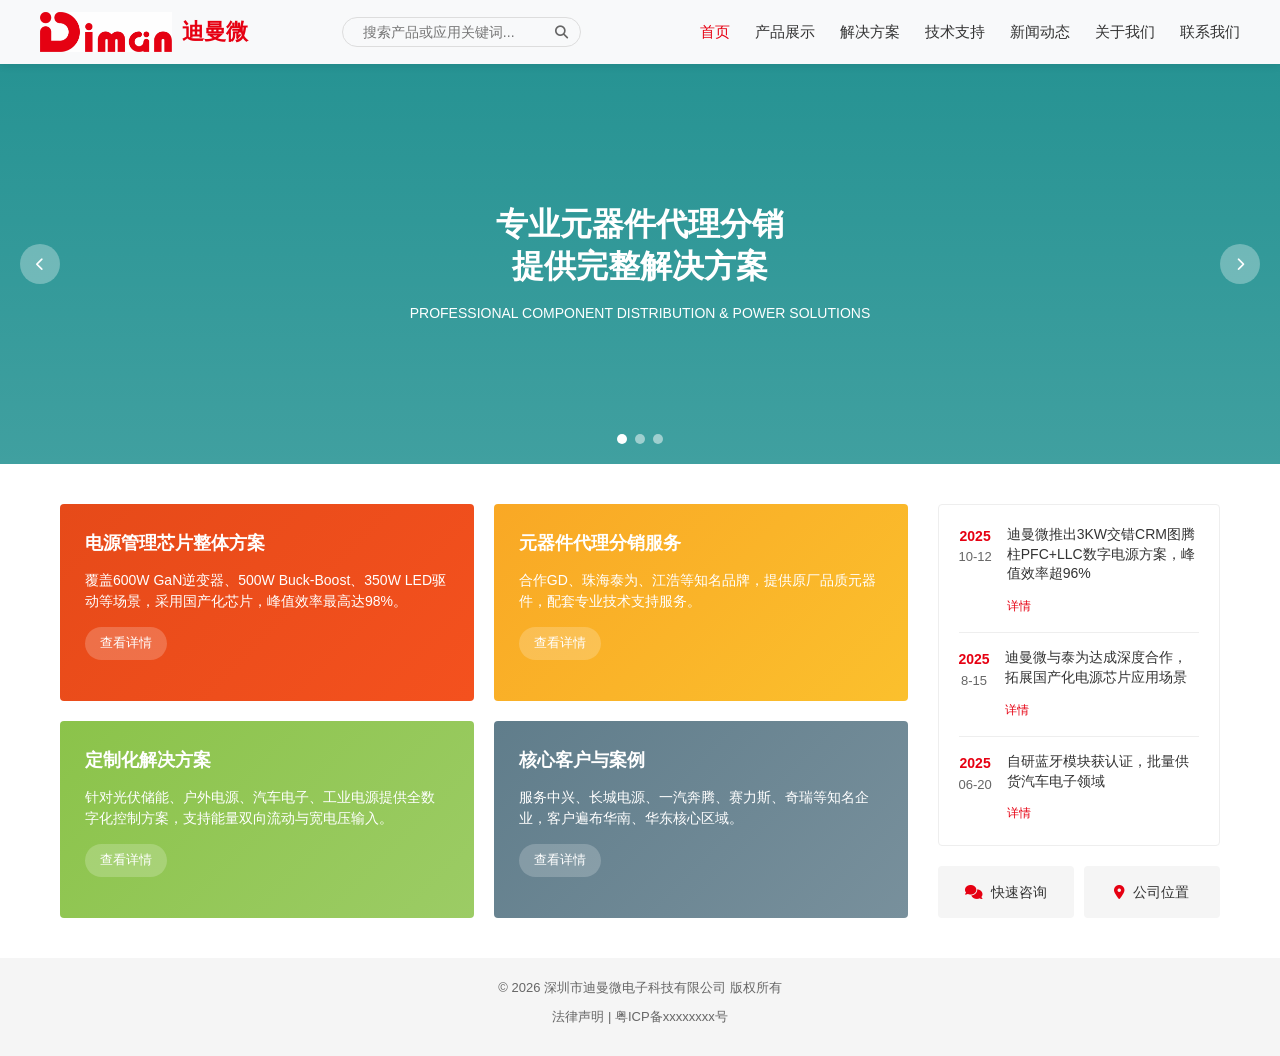
==== commit b0c269c8: "summary" ====
--- a/index.html
+++ b/index.html
@@ -45,7 +45,7 @@
         <div class="slider-container">
             <div class="slide active" style="background: linear-gradient(rgba(0, 128, 128, 0.85), rgba(0, 128, 128, 0.75)), url('https://images.unsplash.com/photo-1558494949-ef010cbdcc31?ixlib=rb-4.0.3&auto=format&fit=crop&w=1470&q=80') center/cover no-repeat;">
                 <div class="slide-content">
-                    <h2>专业元器件代理分销<br>提供完整电源解决方案</h2>
+                    <h2>专业元器件代理分销<br>提供完整解决方案</h2>
                     <p>PROFESSIONAL COMPONENT DISTRIBUTION & POWER SOLUTIONS</p>
                 </div>
             </div>
@@ -80,12 +80,12 @@
                 </div>
                 <div class="card card-orange">
                     <h3>元器件代理分销服务</h3>
-                    <p>合作华芯微特、韦尔半导体、英飞凌等知名品牌，提供原厂品质元器件，配套专业技术支持服务。</p>
+                    <p>合作GD、珠海泰为、江浩等知名品牌，提供原厂品质元器件，配套专业技术支持服务。</p>
                     <a href="products.html" class="card-btn">查看详情</a>
                 </div>
                 <div class="card card-green">
                     <h3>定制化解决方案</h3>
-                    <p>针对光伏、户外电源、汽车电子、工业电源提供全数字化控制方案，支持能量双向流动与宽电压输入。</p>
+                    <p>针对光伏储能、户外电源、汽车电子、工业电源提供全数字化控制方案，支持能量双向流动与宽电压输入。</p>
                     <a href="solutions.html" class="card-btn">查看详情</a>
                 </div>
                 <div class="card card-blue">
@@ -97,23 +97,23 @@
             <div class="grid-right">
                 <div class="news-timeline">
                     <div class="news-item">
-                        <div class="news-date"><span class="year">2026</span><span class="day">03-12</span></div>
+                        <div class="news-date"><span class="year">2025</span><span class="day">10-12</span></div>
                         <div class="news-content">
                             <p>迪曼微推出3KW交错CRM图腾柱PFC+LLC数字电源方案，峰值效率超96%</p>
                             <a href="#" class="news-detail">详情</a>
                         </div>
                     </div>
                     <div class="news-item">
-                        <div class="news-date"><span class="year">2025</span><span class="day">11-15</span></div>
+                        <div class="news-date"><span class="year">2025</span><span class="day">8-15</span></div>
                         <div class="news-content">
-                            <p>迪曼微与华芯微特达成深度合作，拓展国产化电源芯片应用场景</p>
+                            <p>迪曼微与泰为达成深度合作，拓展国产化电源芯片应用场景</p>
                             <a href="#" class="news-detail">详情</a>
                         </div>
                     </div>
                     <div class="news-item">
                         <div class="news-date"><span class="year">2025</span><span class="day">06-20</span></div>
                         <div class="news-content">
-                            <p>350W LED驱动电源方案获认证，批量供货汽车电子领域</p>
+                            <p>自研蓝牙模块获认证，批量供货汽车电子领域</p>
                             <a href="#" class="news-detail">详情</a>
                         </div>
                     </div>
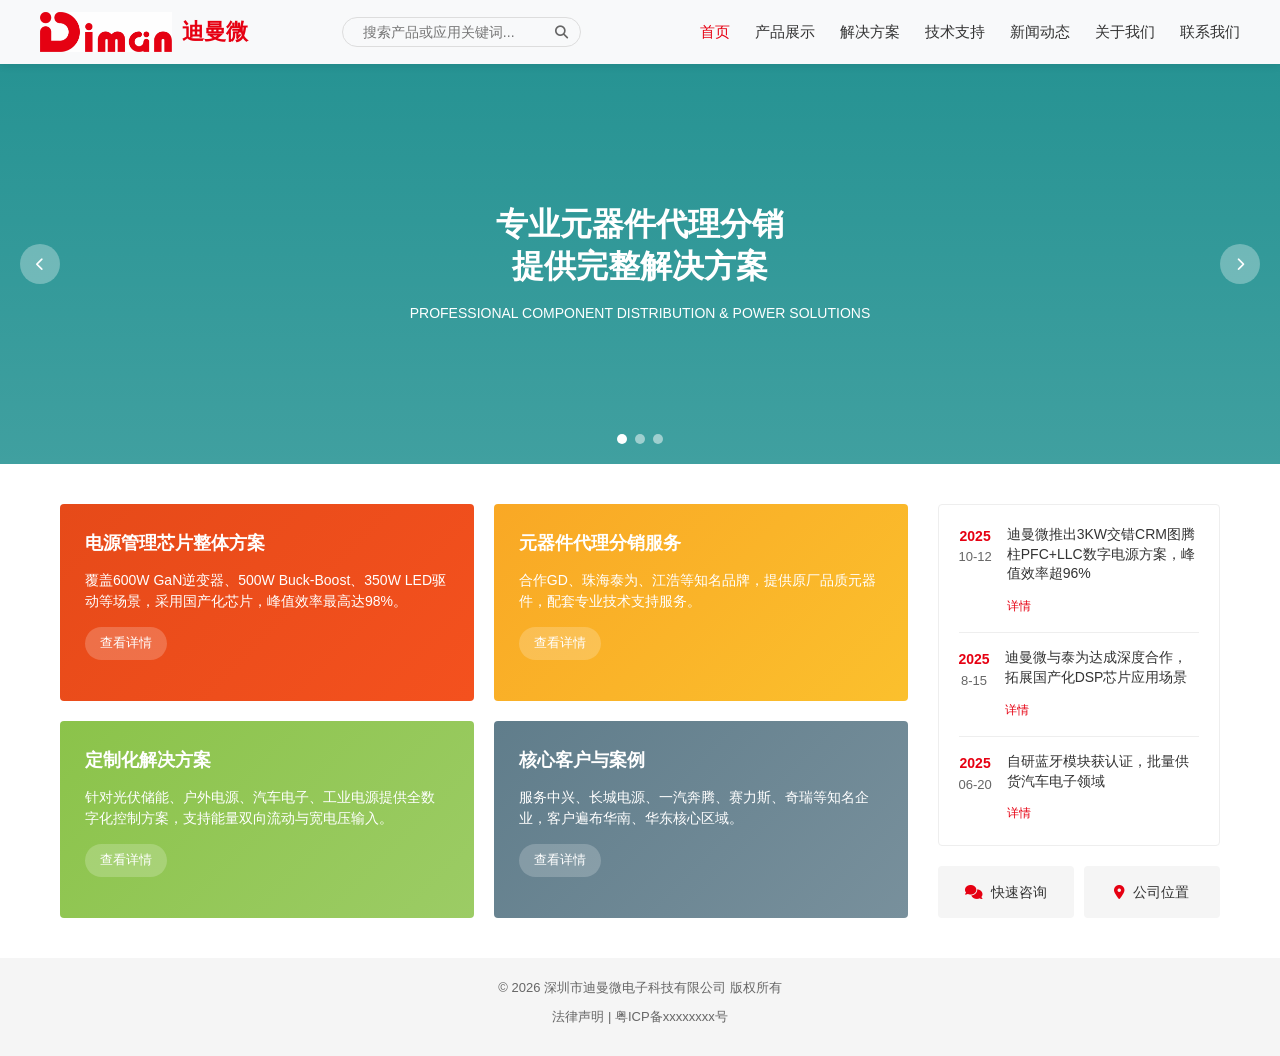
==== commit cd49cc2f: "summary" ====
--- a/index.html
+++ b/index.html
@@ -106,7 +106,7 @@
                     <div class="news-item">
                         <div class="news-date"><span class="year">2025</span><span class="day">8-15</span></div>
                         <div class="news-content">
-                            <p>迪曼微与泰为达成深度合作，拓展国产化电源芯片应用场景</p>
+                            <p>迪曼微与泰为达成深度合作，拓展国产化DSP芯片应用场景</p>
                             <a href="#" class="news-detail">详情</a>
                         </div>
                     </div>
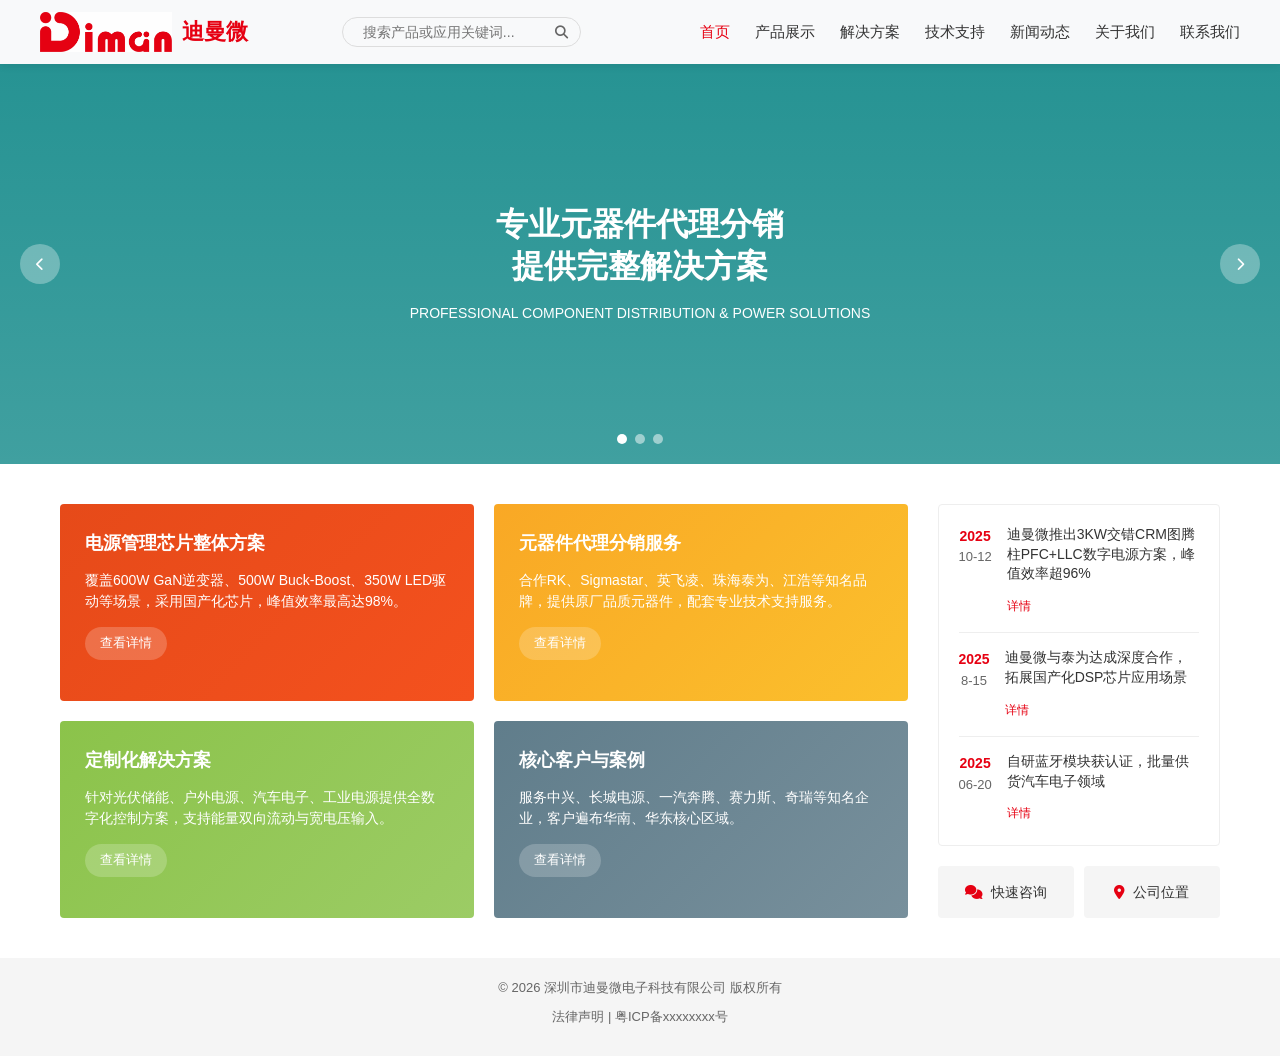
==== commit eccecfb1: "summary" ====
--- a/index.html
+++ b/index.html
@@ -80,7 +80,7 @@
                 </div>
                 <div class="card card-orange">
                     <h3>元器件代理分销服务</h3>
-                    <p>合作GD、珠海泰为、江浩等知名品牌，提供原厂品质元器件，配套专业技术支持服务。</p>
+                    <p>合作RK、Sigmastar、英飞凌、珠海泰为、江浩等知名品牌，提供原厂品质元器件，配套专业技术支持服务。</p>
                     <a href="products.html" class="card-btn">查看详情</a>
                 </div>
                 <div class="card card-green">
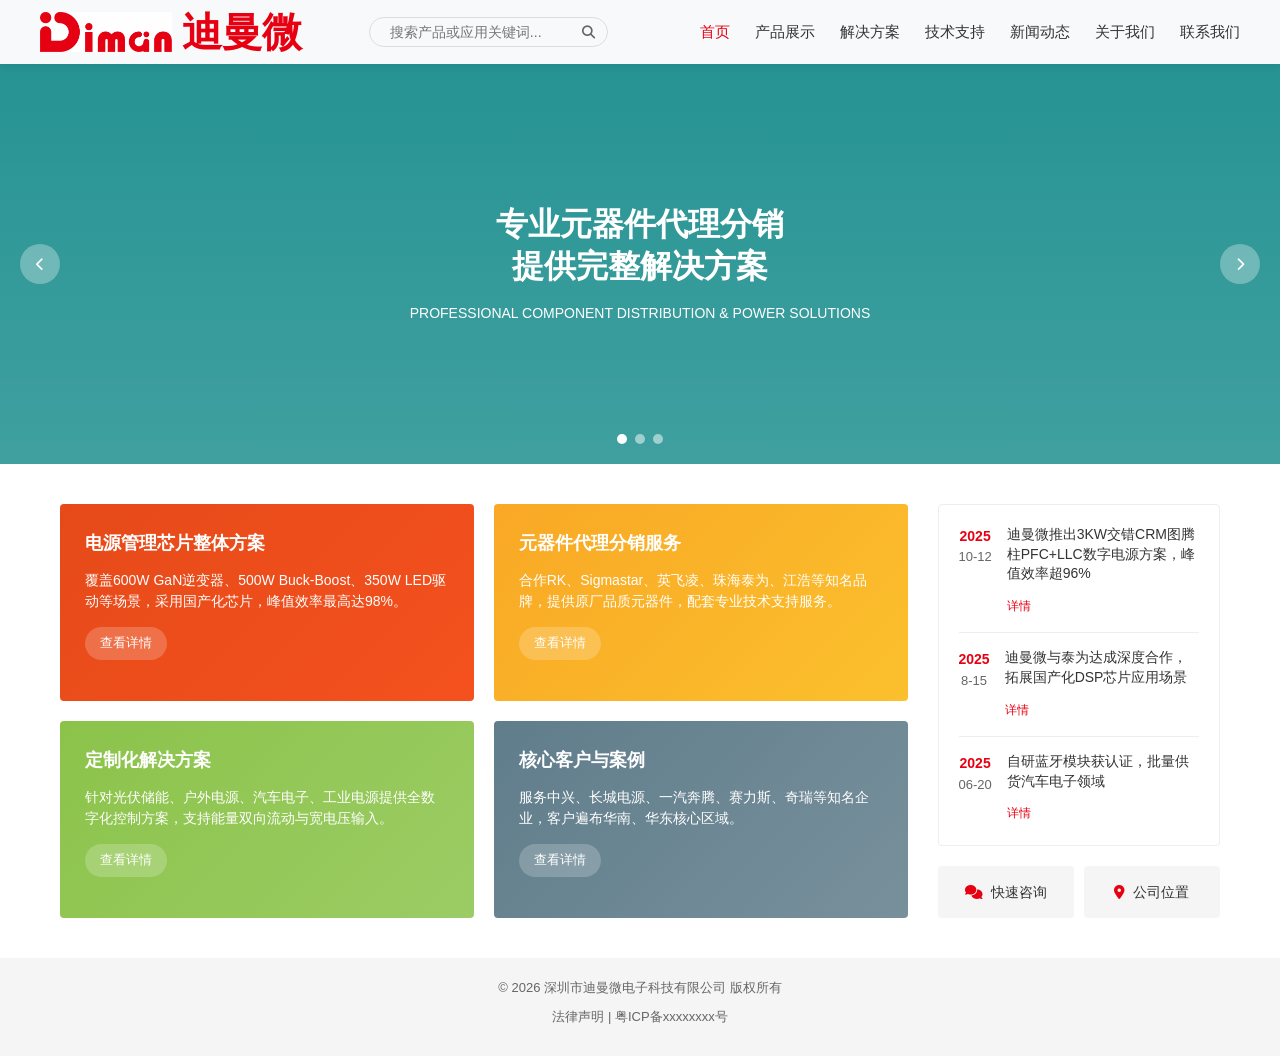
==== commit ae140bde: "Update index.html" ====
--- a/index.html
+++ b/index.html
@@ -3,6 +3,7 @@
 <head>
     <meta charset="UTF-8">
     <meta name="viewport" content="width=device-width, initial-scale=1.0">
+    <meta name="msvalidate.01" content="5E08EC190133BB04FF6517B22F7D5AEC" />
     <title>深圳市迪曼微电子科技有限公司 - 电子元器件解决方案</title>
     <link rel="stylesheet" href="style.css">
     <link rel="stylesheet" href="https://cdnjs.cloudflare.com/ajax/libs/font-awesome/6.4.0/css/all.min.css">
--- a/style.css
+++ b/style.css
@@ -41,7 +41,7 @@
 }
 
 .logo-text h1 {
-    font-size: 22px;
+    font-size: 40px;
     color: #E60012;
     font-weight: bold;
     line-height: 1;
